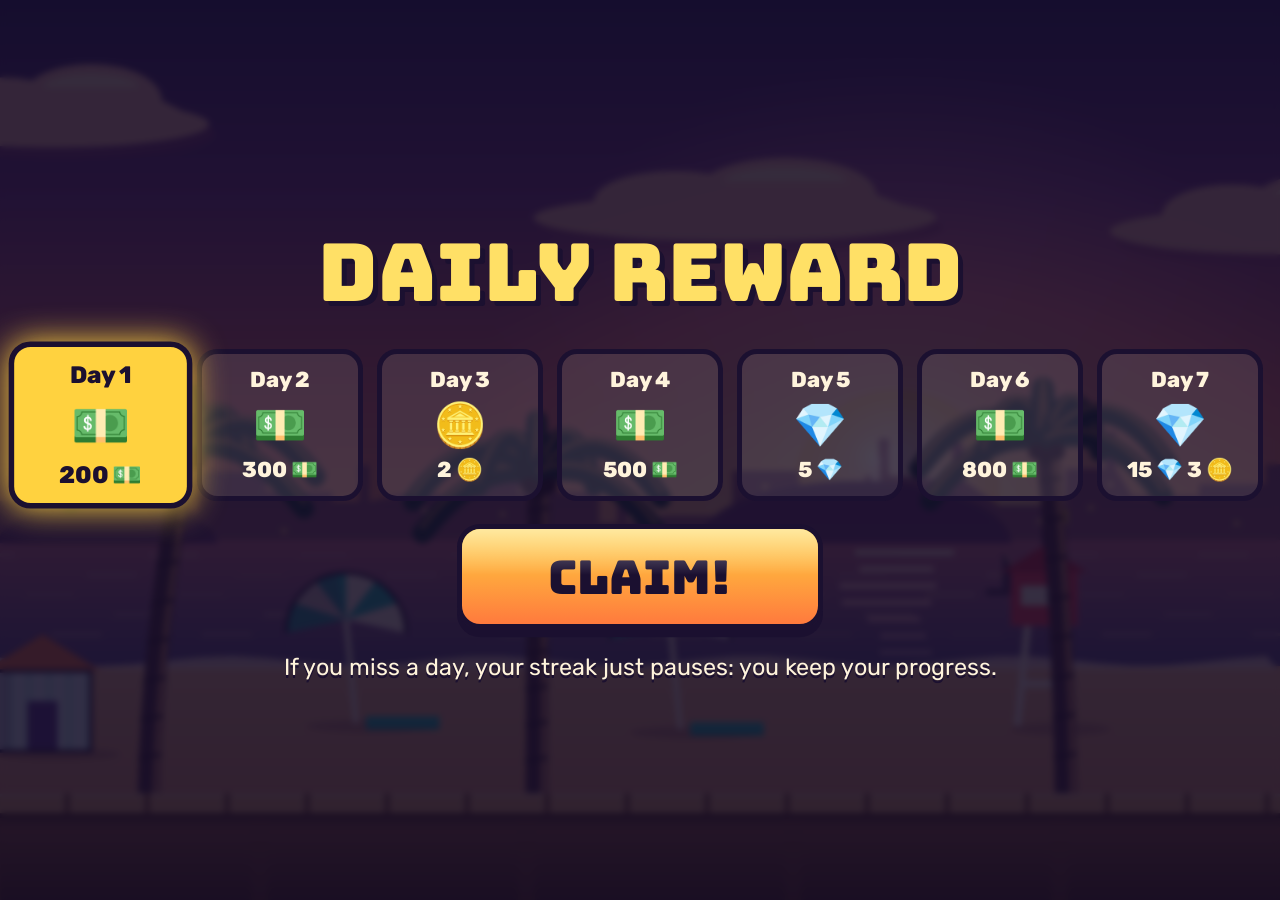
==== index.html @ f4851687 "App instalable (PWA): manifest, iconos, service worker offline con actualización automática, botón I" ====
<!doctype html>
<html lang="es">
<head>
  <meta charset="utf-8">
  <meta name="viewport" content="width=device-width, initial-scale=1, viewport-fit=cover, user-scalable=no">
  <meta name="theme-color" content="#ff7a3d">
  <link rel="manifest" href="manifest.json">
  <link rel="icon" type="image/png" sizes="32x32" href="icons/favicon-32.png">
  <link rel="apple-touch-icon" href="icons/apple-touch-icon.png">
  <meta name="mobile-web-app-capable" content="yes">
  <meta name="apple-mobile-web-app-capable" content="yes">
  <meta name="apple-mobile-web-app-status-bar-style" content="black-translucent">
  <meta name="apple-mobile-web-app-title" content="San Calimar">
  <meta name="description" content="Endless runner con jetpack por San Calimar, una ciudad costera inventada.">
  <title>Fuga en San Calimar</title>
  <link rel="preconnect" href="https://fonts.googleapis.com">
  <link rel="preconnect" href="https://fonts.gstatic.com" crossorigin>
  <link href="https://fonts.googleapis.com/css2?family=Bungee&family=Rubik:wght@500;700;800&display=swap" rel="stylesheet">
  <link rel="stylesheet" href="css/style.css">
</head>
<body>
  <div id="game">
    <div id="stage">
      <canvas id="canvas" aria-label="Fuga en San Calimar"></canvas>

      <div id="ui">
        <!-- MENÚ PRINCIPAL -->
        <section class="screen" id="screen-menu">
          <div class="corner-buttons">
            <button class="icon-btn btn-mute" data-i18n-aria="menu.sound">🔊</button>
            <button class="icon-btn" id="btn-settings" data-i18n-aria="settings.title">⚙</button>
          </div>
          <div class="wallet" aria-live="polite">
            <span class="coin coin-bucks" data-i18n-aria="wallet.bucks">💵 <b class="w-bucks">0</b></span>
            <span class="coin coin-gems" data-i18n-aria="wallet.gems">💎 <b class="w-gems">0</b></span>
            <span class="coin coin-tickets" data-i18n-aria="wallet.tickets">🪙 <b class="w-tickets">0</b></span>
          </div>
          <button class="level-chip" id="level-chip"></button>
          <h1 class="logo">
            <span class="logo-top" data-i18n="game.titleTop"></span>
            <span class="logo-main" data-i18n="game.titleMain"></span>
          </h1>
          <p class="tagline" data-i18n="menu.tagline"></p>
          <button class="btn btn-primary" id="btn-play" data-i18n="menu.play"></button>
          <div class="loadout hidden" id="loadout"></div>
          <div class="menu-row">
            <button class="btn small" id="btn-shop">🛒 <span data-i18n="menu.shop"></span></button>
            <button class="btn small" id="btn-wardrobe">👕 <span data-i18n="menu.wardrobe"></span></button>
            <button class="btn small" id="btn-progress">🎯 <span data-i18n="menu.progress"></span><span class="dot hidden" id="progress-dot"></span></button>
          </div>
          <div class="lang-switch" role="group" data-i18n-aria="menu.language">
            <button class="lang-btn" data-lang="es">ES</button>
            <button class="lang-btn" data-lang="en">EN</button>
          </div>
          <div class="menu-chips">
            <button class="chip-btn" id="btn-quality"></button>
            <button class="chip-btn install hidden" id="btn-install">📲 <span data-i18n="pwa.install"></span></button>
          </div>
          <p class="hint" data-i18n="menu.hint"></p>
        </section>

        <!-- TIENDA -->
        <section class="screen panel-screen hidden" id="screen-shop"></section>

        <!-- VESTUARIO -->
        <section class="screen panel-screen hidden" id="screen-wardrobe"></section>

        <!-- MISIONES Y NIVEL -->
        <section class="screen panel-screen hidden" id="screen-missions"></section>

        <!-- AJUSTES -->
        <section class="screen panel-screen hidden" id="screen-settings"></section>

        <!-- RECOMPENSA DIARIA -->
        <section class="screen hidden" id="screen-daily">
          <h2 class="screen-title" data-i18n="daily.title"></h2>
          <div class="daily-track" id="daily-track"></div>
          <button class="btn btn-primary" id="btn-daily" data-i18n="daily.claim"></button>
          <p class="hint" data-i18n="daily.note"></p>
        </section>

        <!-- RULETA -->
        <section class="screen hidden" id="screen-roulette"></section>

        <!-- PAUSA -->
        <section class="screen hidden" id="screen-pause">
          <h2 class="screen-title" data-i18n="pause.title"></h2>
          <button class="btn btn-primary" id="btn-resume" data-i18n="pause.resume"></button>
          <button class="btn" id="btn-to-menu" data-i18n="pause.menu"></button>
        </section>

        <!-- PANTALLA FINAL -->
        <section class="screen hidden" id="screen-over">
          <h2 class="screen-title"><span id="over-badge"></span> <span data-i18n="over.title"></span></h2>
          <p class="cause" id="over-cause"></p>
          <div class="new-best hidden" id="over-newbest" data-i18n="over.newBest"></div>
          <div class="stats">
            <div class="stat"><span class="stat-label" data-i18n="over.distance"></span><span class="stat-value" id="over-distance"></span></div>
            <div class="stat"><span class="stat-label" data-i18n="over.bucks"></span><span class="stat-value bucks" id="over-bucks"></span></div>
            <div class="stat"><span class="stat-label" data-i18n="over.best"></span><span class="stat-value" id="over-best"></span></div>
          </div>
          <p class="almost" id="over-almost"></p>
          <div class="stats-small">
            <span><span data-i18n="over.stars"></span> <b class="stars" id="over-stars"></b></span>
            <span><span data-i18n="over.near"></span> <b id="over-near"></b></span>
            <span><span data-i18n="over.mult"></span> <b id="over-mult"></b></span>
            <span id="over-gems-wrap" class="hidden">💎 <b id="over-gems"></b></span>
          </div>
          <div class="over-progress" id="over-progress"></div>
          <div class="row">
            <button class="btn btn-primary" id="btn-retry" data-i18n="over.retry"></button>
            <button class="btn" id="btn-over-menu" data-i18n="over.menu"></button>
          </div>
        </section>

        <!-- BOTONES DURANTE LA PARTIDA -->
        <div id="hud-buttons" class="hidden">
          <button class="icon-btn btn-mute" data-i18n-aria="menu.sound">🔊</button>
          <button class="icon-btn" id="btn-pause" data-i18n-aria="hud.pause">❚❚</button>
        </div>
      </div>
    </div>
  </div>

  <div id="toast" class="toast"></div>
  <div id="ios-help" class="modal hidden" role="dialog" aria-modal="true">
    <div class="modal-box">
      <h2 class="screen-title small-title" data-i18n="pwa.iosTitle"></h2>
      <ol class="ios-steps">
        <li data-i18n-html="pwa.iosStep1"></li>
        <li data-i18n-html="pwa.iosStep2"></li>
        <li data-i18n-html="pwa.iosStep3"></li>
      </ol>
      <p class="hint small" data-i18n="pwa.iosNote"></p>
      <button class="btn btn-primary" id="btn-ios-ok" data-i18n="pwa.ok"></button>
    </div>
  </div>
  <div id="rotate"><div class="rotate-icon">📱↻</div><p data-i18n="rotate"></p></div>

  <script type="module" src="src/main.js"></script>
</body>
</html>
---- css/style.css ----
:root {
  --s: 1;                 /* escala del escenario (la fija JS) */
  --orange: #ff7a3d;
  --pink: #ff3d7f;
  --teal: #19c3b1;
  --ink: #1b1030;
  --cream: #fff4dc;
}

* { box-sizing: border-box; }

html, body {
  margin: 0;
  height: 100%;
  background: #120b26;
  overflow: hidden;
  touch-action: none;
  user-select: none;
  -webkit-user-select: none;
  -webkit-touch-callout: none;
  -webkit-tap-highlight-color: transparent;
  font-family: 'Rubik', system-ui, sans-serif;
  color: var(--cream);
}

#game {
  position: fixed;
  inset: 0;
  display: flex;
  align-items: center;
  justify-content: center;
}

#stage { position: relative; }

canvas {
  display: block;
  touch-action: none;
}

#ui {
  position: absolute;
  inset: 0;
  pointer-events: none;
  font-size: calc(18px * var(--s));
}

.hidden { display: none !important; }

.screen {
  position: absolute;
  inset: 0;
  display: flex;
  flex-direction: column;
  align-items: center;
  justify-content: center;
  gap: calc(14px * var(--s));
  pointer-events: auto;
  text-align: center;
  padding: calc(16px * var(--s));
}

#screen-menu {
  background: radial-gradient(ellipse at center, rgba(27, 16, 48, 0.15) 0%, rgba(27, 16, 48, 0.65) 100%);
}

#screen-pause, #screen-over {
  background: rgba(18, 11, 38, 0.72);
  backdrop-filter: blur(3px);
}

/* LOGO */
.logo {
  margin: 0 0 calc(4px * var(--s));
  font-family: 'Bungee', Impact, sans-serif;
  font-weight: 400;
  line-height: 0.95;
  display: flex;
  flex-direction: column;
  align-items: center;
  transform: rotate(-3deg);
}
.logo-top {
  font-size: calc(26px * var(--s));
  color: var(--cream);
  text-shadow: calc(3px * var(--s)) calc(3px * var(--s)) 0 var(--ink);
  letter-spacing: 0.08em;
}
.logo-main {
  font-size: calc(68px * var(--s));
  background: linear-gradient(100deg, #ffe066 0%, var(--orange) 34%, #fff6d0 44%, var(--orange) 54%, var(--pink) 100%);
  background-size: 260% 100%;
  animation: shine 3.6s ease-in-out infinite;
  -webkit-background-clip: text;
  background-clip: text;
  color: transparent;
  filter: drop-shadow(calc(4px * var(--s)) calc(4px * var(--s)) 0 var(--ink));
}

.tagline {
  margin: 0;
  font-weight: 700;
  font-size: calc(17px * var(--s));
  text-shadow: 0 calc(2px * var(--s)) 0 var(--ink);
}

.hint {
  margin: 0;
  font-size: calc(14px * var(--s));
  opacity: 0.9;
  text-shadow: 0 calc(2px * var(--s)) 0 var(--ink);
}

.screen-title {
  margin: 0;
  font-family: 'Bungee', Impact, sans-serif;
  font-weight: 400;
  font-size: calc(48px * var(--s));
  color: #ffe066;
  text-shadow: calc(3px * var(--s)) calc(3px * var(--s)) 0 var(--ink);
}

/* PANTALLA FINAL */
.cause {
  margin: 0;
  font-weight: 700;
  opacity: 0.9;
}
.stats {
  display: flex;
  gap: calc(14px * var(--s));
}
.stat {
  display: flex;
  flex-direction: column;
  min-width: calc(128px * var(--s));
  padding: calc(10px * var(--s)) calc(14px * var(--s));
  background: var(--cream);
  color: var(--ink);
  border: calc(3px * var(--s)) solid var(--ink);
  border-radius: calc(12px * var(--s));
  box-shadow: 0 calc(4px * var(--s)) 0 var(--ink);
}
.stat-label {
  font-size: calc(13px * var(--s));
  font-weight: 800;
  text-transform: uppercase;
  opacity: 0.7;
}
.stat-value {
  font-family: 'Bungee', Impact, sans-serif;
  font-size: calc(26px * var(--s));
}
.stat-value.stars { color: #e8a800; letter-spacing: 0.05em; }
.new-best {
  font-family: 'Bungee', Impact, sans-serif;
  font-size: calc(24px * var(--s));
  color: var(--ink);
  background: #ffd23f;
  padding: calc(4px * var(--s)) calc(16px * var(--s));
  border: calc(3px * var(--s)) solid var(--ink);
  border-radius: calc(10px * var(--s));
  transform: rotate(-4deg);
  animation: pulse 0.8s ease-in-out infinite;
}
.row {
  display: flex;
  gap: calc(12px * var(--s));
  margin-top: calc(6px * var(--s));
}

/* BOTONES */
.btn {
  position: relative;
  overflow: hidden;
  font-family: 'Bungee', Impact, sans-serif;
  font-size: calc(20px * var(--s));
  padding: calc(10px * var(--s)) calc(26px * var(--s));
  min-width: calc(220px * var(--s));
  border: calc(3px * var(--s)) solid var(--ink);
  border-radius: calc(14px * var(--s));
  background: var(--cream);
  color: var(--ink);
  box-shadow: 0 calc(5px * var(--s)) 0 var(--ink);
  cursor: pointer;
  transition: transform 0.08s, box-shadow 0.08s;
}
.btn::after {
  content: '';
  position: absolute;
  inset: 0 0 52% 0;
  background: linear-gradient(rgba(255, 255, 255, 0.5), rgba(255, 255, 255, 0));
  pointer-events: none;
}
.btn:hover { transform: translateY(calc(-2px * var(--s))); }
.btn:active { transform: translateY(calc(4px * var(--s))); box-shadow: 0 calc(1px * var(--s)) 0 var(--ink); }
.btn-primary {
  background: linear-gradient(180deg, #ffd23f 0%, var(--orange) 100%);
  font-size: calc(28px * var(--s));
}
@keyframes pulse {
  0%, 100% { transform: scale(1); }
  50% { transform: scale(1.05); }
}

.lang-switch {
  display: flex;
  border: calc(3px * var(--s)) solid var(--ink);
  border-radius: calc(12px * var(--s));
  overflow: hidden;
  box-shadow: 0 calc(4px * var(--s)) 0 var(--ink);
}
.lang-btn {
  font-family: 'Bungee', Impact, sans-serif;
  font-size: calc(16px * var(--s));
  padding: calc(6px * var(--s)) calc(16px * var(--s));
  border: 0;
  background: var(--cream);
  color: var(--ink);
  cursor: pointer;
}
.lang-btn + .lang-btn { border-left: calc(3px * var(--s)) solid var(--ink); }
.lang-btn.active { background: var(--teal); color: #fff; }

#hud-buttons {
  position: absolute;
  top: calc(12px * var(--s));
  right: calc(12px * var(--s));
  display: flex;
  gap: calc(8px * var(--s));
  pointer-events: auto;
}
.icon-btn {
  width: calc(44px * var(--s));
  height: calc(44px * var(--s));
  border-radius: 50%;
  border: calc(3px * var(--s)) solid var(--ink);
  background: rgba(255, 244, 220, 0.9);
  color: var(--ink);
  font-weight: 800;
  font-size: calc(15px * var(--s));
  cursor: pointer;
  box-shadow: 0 calc(3px * var(--s)) 0 var(--ink);
}

.corner-buttons {
  position: absolute;
  top: calc(12px * var(--s));
  right: calc(12px * var(--s));
  display: flex;
  gap: calc(8px * var(--s));
}
.stat-value.bucks { color: #2a9d4b; }
.almost {
  margin: 0;
  font-family: 'Bungee', Impact, sans-serif;
  font-size: calc(20px * var(--s));
  color: #ffd23f;
  text-shadow: calc(2px * var(--s)) calc(2px * var(--s)) 0 var(--ink);
}
.almost.win { color: #7ff7e8; }
.almost small {
  display: block;
  font-family: 'Rubik', system-ui, sans-serif;
  font-weight: 700;
  font-size: calc(14px * var(--s));
  color: var(--cream);
}
.stats-small {
  display: flex;
  gap: calc(18px * var(--s));
  font-size: calc(14px * var(--s));
  font-weight: 700;
  background: rgba(27, 16, 48, 0.6);
  padding: calc(6px * var(--s)) calc(14px * var(--s));
  border-radius: 999px;
}
.stats-small b { color: #ffd23f; }

/* MONEDERO (menú, tienda, vestuario) */
.wallet {
  position: absolute;
  top: calc(12px * var(--s));
  left: calc(12px * var(--s));
  display: flex;
  gap: calc(8px * var(--s));
}
.coin {
  font-family: 'Bungee', Impact, sans-serif;
  font-size: calc(16px * var(--s));
  padding: calc(4px * var(--s)) calc(12px * var(--s));
  border-radius: 999px;
  border: calc(3px * var(--s)) solid var(--ink);
  background: rgba(27, 16, 48, 0.8);
  box-shadow: 0 calc(3px * var(--s)) 0 var(--ink);
}
.coin-bucks b { color: #9dffb5; }
.coin-gems b { color: #9ff8ff; }
.coin.bump { animation: coin-bump 0.4s ease-out; }
@keyframes coin-bump {
  40% { transform: scale(1.25); }
}

/* AVISO DE ORIENTACIÓN (solo móviles en vertical) */
#rotate {
  display: none;
  position: fixed;
  inset: 0;
  z-index: 10;
  background: #120b26;
  color: var(--cream);
  flex-direction: column;
  align-items: center;
  justify-content: center;
  text-align: center;
  font-weight: 700;
  font-size: 20px;
  padding: 24px;
}
.rotate-icon { font-size: 56px; margin-bottom: 12px; }
@media (orientation: portrait) and (pointer: coarse) {
  #rotate { display: flex; }
}

/* ---------- ANIMACIONES DE PANTALLAS ---------- */
.screen:not(.hidden) {
  animation: screen-in 0.32s ease-out both;
}
.screen:not(.hidden) > * {
  animation: rise-in 0.5s cubic-bezier(0.2, 0.9, 0.3, 1.25) both;
}
.screen:not(.hidden) > :nth-child(2) { animation-delay: 0.05s; }
.screen:not(.hidden) > :nth-child(3) { animation-delay: 0.1s; }
.screen:not(.hidden) > :nth-child(4) { animation-delay: 0.15s; }
.screen:not(.hidden) > :nth-child(5) { animation-delay: 0.2s; }
.screen:not(.hidden) > :nth-child(6) { animation-delay: 0.25s; }
.screen:not(.hidden) > :nth-child(7) { animation-delay: 0.3s; }
.screen:not(.hidden) > .btn-primary {
  animation: rise-in 0.5s cubic-bezier(0.2, 0.9, 0.3, 1.25) 0.15s both, pulse 1.4s ease-in-out 0.8s infinite;
}
.screen:not(.hidden) > .logo {
  animation: logo-in 0.7s cubic-bezier(0.2, 0.9, 0.3, 1.4) both, float 4s ease-in-out 0.7s infinite;
}
.row .btn-primary { animation: pulse 1.4s ease-in-out 0.8s infinite; }

@keyframes screen-in {
  from { opacity: 0; }
  to { opacity: 1; }
}
@keyframes rise-in {
  from { opacity: 0; transform: translateY(calc(22px * var(--s))) scale(0.9); }
  to { opacity: 1; transform: none; }
}
@keyframes logo-in {
  from { opacity: 0; transform: translateY(calc(-40px * var(--s))) scale(0.6) rotate(-12deg); }
  to { opacity: 1; transform: rotate(-3deg); }
}
@keyframes float {
  0%, 100% { transform: rotate(-3deg) translateY(0); }
  50% { transform: rotate(-2deg) translateY(calc(-5px * var(--s))); }
}
@keyframes shine {
  0% { background-position: 100% 0; }
  55%, 100% { background-position: 0% 0; }
}

/* selector de calidad */
.chip-btn {
  font-family: 'Rubik', system-ui, sans-serif;
  font-weight: 800;
  font-size: calc(13px * var(--s));
  padding: calc(5px * var(--s)) calc(14px * var(--s));
  border: calc(2px * var(--s)) solid var(--ink);
  border-radius: 999px;
  background: rgba(255, 244, 220, 0.85);
  color: var(--ink);
  cursor: pointer;
  text-transform: uppercase;
  letter-spacing: 0.04em;
}

/* aviso breve */
.toast {
  position: fixed;
  left: 50%;
  bottom: 24px;
  transform: translate(-50%, 40px);
  opacity: 0;
  background: var(--ink);
  color: var(--cream);
  font-weight: 700;
  padding: 10px 18px;
  border-radius: 999px;
  border: 2px solid var(--cream);
  transition: opacity 0.3s, transform 0.3s;
  pointer-events: none;
  z-index: 20;
}
.toast.show {
  opacity: 1;
  transform: translate(-50%, 0);
}

@media (prefers-reduced-motion: reduce) {
  .screen:not(.hidden), .screen:not(.hidden) > *, .logo-main { animation: none !important; }
}

/* ---------- PANEL DE AJUSTE (?debug) ---------- */
#tuner {
  position: fixed;
  right: 8px;
  bottom: 8px;
  z-index: 30;
  width: 250px;
  background: rgba(15, 8, 35, 0.88);
  color: #e8ffe8;
  font: 12px/1.3 ui-monospace, monospace;
  border: 1px solid #7cffb2;
  border-radius: 8px;
  padding: 6px 8px;
  user-select: none;
}
#tuner.collapsed .tuner-body { display: none; }
.tuner-head { display: flex; justify-content: space-between; align-items: center; }
#tuner label { display: grid; grid-template-columns: 92px 1fr 44px; gap: 4px; align-items: center; margin-top: 3px; }
#tuner input[type=range] { width: 100%; }
#tuner output { text-align: right; color: #7cffb2; }
#tuner button { font: inherit; background: #2a2150; color: #fff; border: 1px solid #7cffb2; border-radius: 4px; padding: 2px 6px; cursor: pointer; }
.tuner-actions { display: flex; gap: 6px; margin-top: 6px; justify-content: flex-end; }

/* ---------- PANTALLAS DE PANEL (tienda, vestuario, misiones) ---------- */
.screen.panel-screen {
  justify-content: flex-start;
  align-items: stretch;
  gap: calc(8px * var(--s));
  background: linear-gradient(180deg, rgba(18, 11, 38, 0.94), rgba(40, 20, 70, 0.96));
  padding: calc(12px * var(--s)) calc(16px * var(--s));
  text-align: left;
}
.screen.panel-screen > * { animation: none !important; }
.panel-head {
  display: flex;
  align-items: center;
  gap: calc(12px * var(--s));
}
.panel-title {
  margin: 0;
  flex: 1;
  font-family: 'Bungee', Impact, sans-serif;
  font-weight: 400;
  font-size: calc(30px * var(--s));
  color: #ffd23f;
  text-shadow: calc(2px * var(--s)) calc(2px * var(--s)) 0 var(--ink);
}
.wallet.inline { position: static; }
.tabs, .seg {
  display: flex;
  gap: calc(6px * var(--s));
  flex-wrap: wrap;
}
.tab, .seg-btn {
  font-family: 'Bungee', Impact, sans-serif;
  font-size: calc(13px * var(--s));
  padding: calc(6px * var(--s)) calc(12px * var(--s));
  border-radius: calc(10px * var(--s));
  border: calc(2px * var(--s)) solid var(--ink);
  background: rgba(255, 244, 220, 0.12);
  color: var(--cream);
  cursor: pointer;
}
.tab.active, .seg-btn.active { background: #ffd23f; color: var(--ink); box-shadow: 0 calc(3px * var(--s)) 0 var(--ink); }
.panel-body {
  flex: 1;
  min-height: 0;
  display: flex;
  flex-direction: column;
  gap: calc(8px * var(--s));
}
.scroll {
  overflow-y: auto;
  touch-action: pan-y;
  overscroll-behavior: contain;
  min-height: 0;
}
.hint.small, .small { font-size: calc(12px * var(--s)); }
.btn.small {
  min-width: 0;
  font-size: calc(14px * var(--s));
  padding: calc(6px * var(--s)) calc(14px * var(--s));
}
.menu-row { display: flex; gap: calc(10px * var(--s)); }

/* tienda: personajes */
.shop-items {
  display: grid;
  grid-template-columns: calc(230px * var(--s)) 1fr;
  gap: calc(14px * var(--s));
  flex: 1;
  min-height: 0;
}
.preview-box {
  display: flex;
  flex-direction: column;
  align-items: center;
  gap: calc(6px * var(--s));
  background: rgba(0, 0, 0, 0.25);
  border: calc(3px * var(--s)) solid var(--ink);
  border-radius: calc(14px * var(--s));
  padding: calc(8px * var(--s));
  text-align: center;
}
.preview-canvas {
  width: calc(210px * var(--s));
  height: calc(210px * var(--s));
  border-radius: calc(10px * var(--s));
}
.pv-name { font-family: 'Bungee', Impact, sans-serif; font-size: calc(15px * var(--s)); }
.pv-rarity { font-weight: 800; font-size: calc(12px * var(--s)); text-transform: uppercase; }
.pv-actions { display: flex; flex-direction: column; gap: calc(6px * var(--s)); align-items: center; }
.shop-main { display: flex; flex-direction: column; gap: calc(8px * var(--s)); min-height: 0; }
.item-grid {
  display: grid;
  grid-template-columns: repeat(auto-fill, minmax(calc(150px * var(--s)), 1fr));
  gap: calc(8px * var(--s));
  align-content: start;
  padding-bottom: calc(8px * var(--s));
}
.item-card {
  display: flex;
  flex-direction: column;
  align-items: center;
  gap: calc(3px * var(--s));
  padding: calc(8px * var(--s));
  border-radius: calc(12px * var(--s));
  border: calc(3px * var(--s)) solid var(--rc);
  background: rgba(255, 244, 220, 0.08);
  color: var(--cream);
  cursor: pointer;
  font-family: 'Rubik', system-ui, sans-serif;
}
.item-card.selected { background: rgba(255, 210, 63, 0.18); box-shadow: 0 0 calc(12px * var(--s)) var(--rc); }
.item-card.locked { opacity: 0.6; }
.ic-icon { font-size: calc(22px * var(--s)); }
.ic-name { font-weight: 800; font-size: calc(13px * var(--s)); text-align: center; }
.ic-price { font-size: calc(12px * var(--s)); font-weight: 700; color: #ffd23f; }
.item-card.owned .ic-price { color: #9dffb5; }
.btn-buy { min-width: calc(170px * var(--s)); font-size: calc(15px * var(--s)); padding: calc(8px * var(--s)) calc(14px * var(--s)); }
.btn-buy.poor { opacity: 0.6; }
.btn-buy.confirm { background: linear-gradient(180deg, #ff9ab0, #ff3d7f); color: #fff; }
.btn.voucher { background: #c77dff; color: #fff; }
.owned-tag, .locked-tag { font-family: 'Bungee', Impact, sans-serif; color: #9dffb5; font-size: calc(15px * var(--s)); }
.locked-tag { color: #c77dff; }
.voucher-note { font-weight: 800; color: #c77dff; font-size: calc(13px * var(--s)); }

/* tienda: mejoras y consumibles */
.upgrade-list { display: flex; flex-direction: column; gap: calc(8px * var(--s)); }
.upgrade-row, .cons-card, .pack-card {
  display: flex;
  align-items: center;
  gap: calc(12px * var(--s));
  padding: calc(10px * var(--s)) calc(14px * var(--s));
  border-radius: calc(12px * var(--s));
  border: calc(3px * var(--s)) solid var(--ink);
  background: rgba(255, 244, 220, 0.1);
}
.up-info { flex: 1; }
.up-name { font-family: 'Bungee', Impact, sans-serif; font-size: calc(16px * var(--s)); }
.up-desc { font-size: calc(13px * var(--s)); opacity: 0.85; }
.pips { display: flex; gap: calc(4px * var(--s)); margin-top: calc(4px * var(--s)); }
.pip { width: calc(22px * var(--s)); height: calc(8px * var(--s)); border-radius: 4px; background: rgba(255, 244, 220, 0.2); }
.pip.on { background: #ffd23f; }
.cons-grid, .pack-grid {
  display: grid;
  grid-template-columns: repeat(4, 1fr);
  gap: calc(10px * var(--s));
}
.cons-card, .pack-card { flex-direction: column; text-align: center; position: relative; }
.cons-icon, .pack-gems { font-size: calc(32px * var(--s)); }
.cons-have { font-weight: 800; color: #9dffb5; font-size: calc(13px * var(--s)); }
.pack-amount { font-family: 'Bungee', Impact, sans-serif; color: #9ff8ff; font-size: calc(18px * var(--s)); }
.pack-bonus {
  position: absolute;
  top: calc(-10px * var(--s));
  right: calc(-6px * var(--s));
  background: #ff3d7f;
  color: #fff;
  font-weight: 800;
  font-size: calc(11px * var(--s));
  padding: calc(2px * var(--s)) calc(8px * var(--s));
  border-radius: 999px;
  border: calc(2px * var(--s)) solid var(--ink);
  transform: rotate(6deg);
}
.gems-notice {
  background: #ffd23f;
  color: var(--ink);
  font-weight: 800;
  padding: calc(8px * var(--s)) calc(12px * var(--s));
  border-radius: calc(10px * var(--s));
  border: calc(3px * var(--s)) solid var(--ink);
  font-size: calc(13px * var(--s));
}
.gems-notice.flash { animation: notice-flash 0.6s ease-out; }
@keyframes notice-flash {
  0%, 100% { transform: none; }
  25% { transform: translateX(calc(-6px * var(--s))); background: #ff6b7d; }
  75% { transform: translateX(calc(6px * var(--s))); }
}

/* consumibles antes de jugar */
.loadout {
  display: flex;
  gap: calc(6px * var(--s));
  align-items: center;
  flex-wrap: wrap;
  justify-content: center;
  font-size: calc(13px * var(--s));
  font-weight: 800;
}
.load-chip {
  font-family: 'Rubik', system-ui, sans-serif;
  font-weight: 800;
  font-size: calc(13px * var(--s));
  padding: calc(4px * var(--s)) calc(10px * var(--s));
  border-radius: 999px;
  border: calc(2px * var(--s)) solid var(--ink);
  background: rgba(255, 244, 220, 0.25);
  color: var(--cream);
  cursor: pointer;
}
.load-chip.on { background: #7ff7e8; color: var(--ink); box-shadow: 0 0 calc(10px * var(--s)) #7ff7e8; }

/* vestuario */
.wardrobe {
  display: grid;
  grid-template-columns: calc(300px * var(--s)) 1fr;
  gap: calc(14px * var(--s));
  flex: 1;
  min-height: 0;
}
.wr-stage {
  display: flex;
  flex-direction: column;
  align-items: center;
  gap: calc(6px * var(--s));
}
.wr-canvas {
  width: calc(290px * var(--s));
  height: calc(290px * var(--s));
  border-radius: calc(16px * var(--s));
  border: calc(3px * var(--s)) solid var(--ink);
  box-shadow: 0 calc(5px * var(--s)) 0 var(--ink);
}
.wr-name { font-family: 'Bungee', Impact, sans-serif; font-size: calc(15px * var(--s)); color: #ffd23f; text-align: center; }
.wr-slots { display: flex; flex-direction: column; gap: calc(10px * var(--s)); padding-bottom: calc(10px * var(--s)); }
.wr-slot h3 { margin: 0 0 calc(4px * var(--s)); font-family: 'Bungee', Impact, sans-serif; font-weight: 400; font-size: calc(15px * var(--s)); }
.wr-items { display: flex; gap: calc(8px * var(--s)); flex-wrap: wrap; }
.wr-item { display: flex; flex-direction: column; gap: calc(3px * var(--s)); }
.wr-tile {
  display: flex;
  flex-direction: column;
  gap: calc(2px * var(--s));
  min-width: calc(130px * var(--s));
  padding: calc(7px * var(--s)) calc(10px * var(--s));
  border-radius: calc(10px * var(--s));
  border: calc(3px * var(--s)) solid var(--rc);
  background: rgba(255, 244, 220, 0.08);
  color: var(--cream);
  cursor: pointer;
  text-align: left;
  font-family: 'Rubik', system-ui, sans-serif;
}
.wr-item.on .wr-tile { background: rgba(127, 247, 232, 0.2); box-shadow: 0 0 calc(10px * var(--s)) var(--rc); }
.wr-item.locked .wr-tile { opacity: 0.6; }
.wr-tile-name { font-weight: 800; font-size: calc(13px * var(--s)); }
.wr-tile-state { font-size: calc(12px * var(--s)); font-weight: 700; color: #ffd23f; }
.wr-item.on .wr-tile-state { color: #7ff7e8; }
.wr-go {
  font-family: 'Rubik', system-ui, sans-serif;
  font-weight: 800;
  font-size: calc(11px * var(--s));
  border: calc(2px * var(--s)) solid var(--ink);
  border-radius: 999px;
  background: #ffd23f;
  color: var(--ink);
  padding: calc(2px * var(--s)) calc(8px * var(--s));
  cursor: pointer;
}

/* ---------- NIVEL, PRESTIGIO, MISIONES, DIARIA ---------- */
.coin-tickets b { color: #ffd23f; }
.level-chip {
  position: absolute;
  top: calc(52px * var(--s));
  left: calc(12px * var(--s));
  display: flex;
  align-items: center;
  gap: calc(6px * var(--s));
  font-family: 'Bungee', Impact, sans-serif;
  font-size: calc(14px * var(--s));
  color: var(--cream);
  background: rgba(27, 16, 48, 0.8);
  border: calc(3px * var(--s)) solid var(--ink);
  border-radius: 999px;
  padding: calc(3px * var(--s)) calc(10px * var(--s));
  cursor: pointer;
}
.level-chip .xpbar { width: calc(90px * var(--s)); }
.xpbar {
  height: calc(10px * var(--s));
  background: rgba(255, 244, 220, 0.18);
  border-radius: 999px;
  overflow: hidden;
  border: calc(2px * var(--s)) solid var(--ink);
}
.xpbar span { display: block; height: 100%; background: linear-gradient(90deg, #4fb3ff, #9ff8ff); }
.badge {
  display: inline-flex;
  align-items: center;
  justify-content: center;
  min-width: calc(26px * var(--s));
  height: calc(26px * var(--s));
  padding: 0 calc(4px * var(--s));
  font-family: 'Bungee', Impact, sans-serif;
  font-size: calc(12px * var(--s));
  color: var(--ink);
  border: calc(2px * var(--s)) solid var(--ink);
  clip-path: polygon(50% 0, 100% 25%, 100% 75%, 50% 100%, 0 75%, 0 25%);
  vertical-align: middle;
}
.badge.big { min-width: calc(44px * var(--s)); height: calc(44px * var(--s)); font-size: calc(18px * var(--s)); }
.badge-1 { background: linear-gradient(#e8a46a, #a8642a); }
.badge-2 { background: linear-gradient(#f4f6fa, #a9b2c4); }
.badge-3 { background: linear-gradient(#ffe27a, #d9a020); }
.badge-4 { background: linear-gradient(#e8ffff, #8fd8e8); }
.badge-5 { background: linear-gradient(#bff4ff, #b07dff); }
.badge-6 { background: linear-gradient(90deg, #ff3d7f, #ffd23f, #19e3d0, #7b5cff); background-size: 300%; animation: neon-badge 3s linear infinite; }
@keyframes neon-badge { to { background-position: 300% 0; } }
.dot { width: calc(10px * var(--s)); height: calc(10px * var(--s)); border-radius: 50%; background: #ff3d4f; display: inline-block; margin-left: calc(4px * var(--s)); }

.progress-body { flex: 1; }
.progress-grid {
  display: grid;
  grid-template-columns: 1fr 1.6fr;
  grid-template-rows: auto auto;
  gap: calc(10px * var(--s));
}
.card {
  border: calc(3px * var(--s)) solid var(--ink);
  border-radius: calc(14px * var(--s));
  background: rgba(255, 244, 220, 0.08);
  padding: calc(10px * var(--s)) calc(14px * var(--s));
  display: flex;
  flex-direction: column;
  gap: calc(6px * var(--s));
}
.card h3 { margin: calc(4px * var(--s)) 0 0; font-family: 'Bungee', Impact, sans-serif; font-weight: 400; font-size: calc(15px * var(--s)); }
.level-card { grid-row: span 2; }
.level-top { display: flex; align-items: center; gap: calc(10px * var(--s)); }
.level-num { font-family: 'Bungee', Impact, sans-serif; font-size: calc(26px * var(--s)); color: #9ff8ff; }
.next-reward { color: #ffd23f; font-weight: 800; }
.mission {
  display: grid;
  grid-template-columns: auto 1fr auto;
  grid-template-areas: 'tier text btn' 'tier reward btn';
  gap: calc(2px * var(--s)) calc(10px * var(--s));
  align-items: center;
  padding: calc(6px * var(--s)) calc(8px * var(--s));
  border-radius: calc(10px * var(--s));
  background: rgba(0, 0, 0, 0.2);
}
.mission.done { background: rgba(95, 207, 122, 0.25); }
.m-tier { grid-area: tier; font-weight: 800; font-size: calc(11px * var(--s)); text-transform: uppercase; padding: calc(2px * var(--s)) calc(6px * var(--s)); border-radius: 6px; color: var(--ink); }
.tier-easy .m-tier { background: #9dffb5; }
.tier-medium .m-tier { background: #ffd23f; }
.tier-hard .m-tier { background: #ff6b7d; }
.m-text { grid-area: text; font-weight: 800; font-size: calc(14px * var(--s)); }
.m-reward { grid-area: reward; font-size: calc(12px * var(--s)); opacity: 0.85; }
.m-discard { grid-area: btn; font-family: 'Rubik', system-ui, sans-serif; font-weight: 800; font-size: calc(12px * var(--s)); border-radius: 999px; border: calc(2px * var(--s)) solid var(--ink); background: var(--cream); color: var(--ink); padding: calc(3px * var(--s)) calc(10px * var(--s)); cursor: pointer; }
.m-discard:disabled { opacity: 0.4; cursor: default; }
.stat-line { display: flex; justify-content: space-between; font-size: calc(14px * var(--s)); }
.stat-line b { color: #ffd23f; }

#screen-daily { background: rgba(18, 11, 38, 0.85); backdrop-filter: blur(3px); }
.daily-track { display: flex; gap: calc(8px * var(--s)); }
.daily-day {
  width: calc(100px * var(--s));
  padding: calc(8px * var(--s));
  border-radius: calc(12px * var(--s));
  border: calc(3px * var(--s)) solid var(--ink);
  background: rgba(255, 244, 220, 0.1);
  display: flex;
  flex-direction: column;
  align-items: center;
  gap: calc(4px * var(--s));
  font-weight: 800;
  font-size: calc(13px * var(--s));
}
.daily-day .dd-icon { font-size: calc(26px * var(--s)); }
.daily-day.past { opacity: 0.45; }
.daily-day.today { background: #ffd23f; color: var(--ink); transform: scale(1.1); box-shadow: 0 0 calc(18px * var(--s)) #ffd23f; animation: pulse 1.2s ease-in-out infinite; }

.over-progress {
  display: flex;
  flex-direction: column;
  align-items: center;
  gap: calc(2px * var(--s));
  font-size: calc(13px * var(--s));
  font-weight: 700;
}
.over-progress .xp-line { color: #9ff8ff; font-family: 'Bungee', Impact, sans-serif; font-size: calc(15px * var(--s)); }
.over-progress .lvl-up { color: #ffd23f; font-family: 'Bungee', Impact, sans-serif; font-size: calc(17px * var(--s)); animation: pulse 0.8s ease-in-out infinite; }
.over-progress .m-line { color: #9dffb5; }

/* ---------- RULETA ---------- */
#screen-roulette { background: rgba(18, 11, 38, 0.82); backdrop-filter: blur(3px); gap: calc(10px * var(--s)); }
.wheel-wrap { position: relative; width: calc(270px * var(--s)); height: calc(270px * var(--s)); }
.wheel { width: 100%; height: 100%; filter: drop-shadow(0 calc(6px * var(--s)) 0 var(--ink)); }
.wheel-pointer {
  position: absolute;
  top: calc(-14px * var(--s));
  left: 50%;
  transform: translateX(-50%);
  font-size: calc(30px * var(--s));
  color: #ff3d4f;
  text-shadow: 0 calc(3px * var(--s)) 0 var(--ink);
  z-index: 1;
}
.roulette-result { min-height: calc(26px * var(--s)); font-family: 'Bungee', Impact, sans-serif; font-size: calc(22px * var(--s)); color: #ffd23f; }
.roulette-result .small { font-family: 'Rubik', system-ui, sans-serif; color: var(--cream); }
.roulette-btns { align-items: center; }
.btn:disabled { opacity: 0.5; cursor: default; animation: none !important; }

/* ---------- AJUSTES ---------- */
.settings-body { flex: 1; }
.settings-grid {
  display: grid;
  grid-template-columns: repeat(auto-fit, minmax(calc(300px * var(--s)), 1fr));
  gap: calc(10px * var(--s));
}
.vol-row {
  display: grid;
  grid-template-columns: calc(110px * var(--s)) 1fr calc(48px * var(--s));
  align-items: center;
  gap: calc(8px * var(--s));
  font-weight: 800;
  font-size: calc(14px * var(--s));
}
.vol-row input[type=range] { width: 100%; accent-color: #ffd23f; height: calc(24px * var(--s)); }
.vol-row output { text-align: right; color: #9ff8ff; }
.row-btns { display: flex; flex-wrap: wrap; gap: calc(8px * var(--s)); }
.settings-text { margin: 0; font-size: calc(13px * var(--s)); line-height: 1.4; }
.m-count { color: #9ff8ff; }

/* ---------- APP INSTALABLE ---------- */
.menu-chips { display: flex; gap: calc(8px * var(--s)); flex-wrap: wrap; justify-content: center; }
.chip-btn.install { background: #ffd23f; }
.code-box {
  width: 100%;
  min-height: calc(60px * var(--s));
  font: calc(11px * var(--s)) / 1.3 ui-monospace, monospace;
  border-radius: calc(8px * var(--s));
  border: calc(2px * var(--s)) solid var(--ink);
  background: rgba(255, 244, 220, 0.92);
  color: var(--ink);
  resize: vertical;
  word-break: break-all;
}
.modal {
  position: fixed;
  inset: 0;
  z-index: 25;
  display: flex;
  align-items: center;
  justify-content: center;
  background: rgba(10, 5, 25, 0.75);
  padding: 16px;
}
.modal.hidden { display: none; }
.modal-box {
  max-width: 480px;
  width: 100%;
  max-height: 100%;
  overflow-y: auto;
  background: linear-gradient(180deg, #2a1650, #1b1030);
  color: var(--cream);
  border: 3px solid var(--ink);
  border-radius: 18px;
  padding: 16px 20px;
  box-shadow: 0 6px 0 var(--ink);
  display: flex;
  flex-direction: column;
  align-items: center;
  gap: 10px;
  text-align: left;
}
.small-title { font-size: 22px !important; margin: 0; }
.ios-steps { margin: 0; padding-left: 22px; display: flex; flex-direction: column; gap: 8px; font-size: 15px; line-height: 1.35; }
.ios-share { display: inline-block; padding: 0 6px; border: 2px solid currentColor; border-radius: 6px; font-weight: 800; }
@media (max-height: 520px) {
  .modal { padding: 8px; }
  .modal-box { padding: 10px 16px; gap: 6px; }
  .small-title { font-size: 17px !important; }
  .ios-steps { font-size: 13px; gap: 4px; }
  .modal-box .hint { font-size: 11px; margin: 0; }
  .modal-box .btn { font-size: 15px; padding: 6px 22px; min-width: 0; }
}
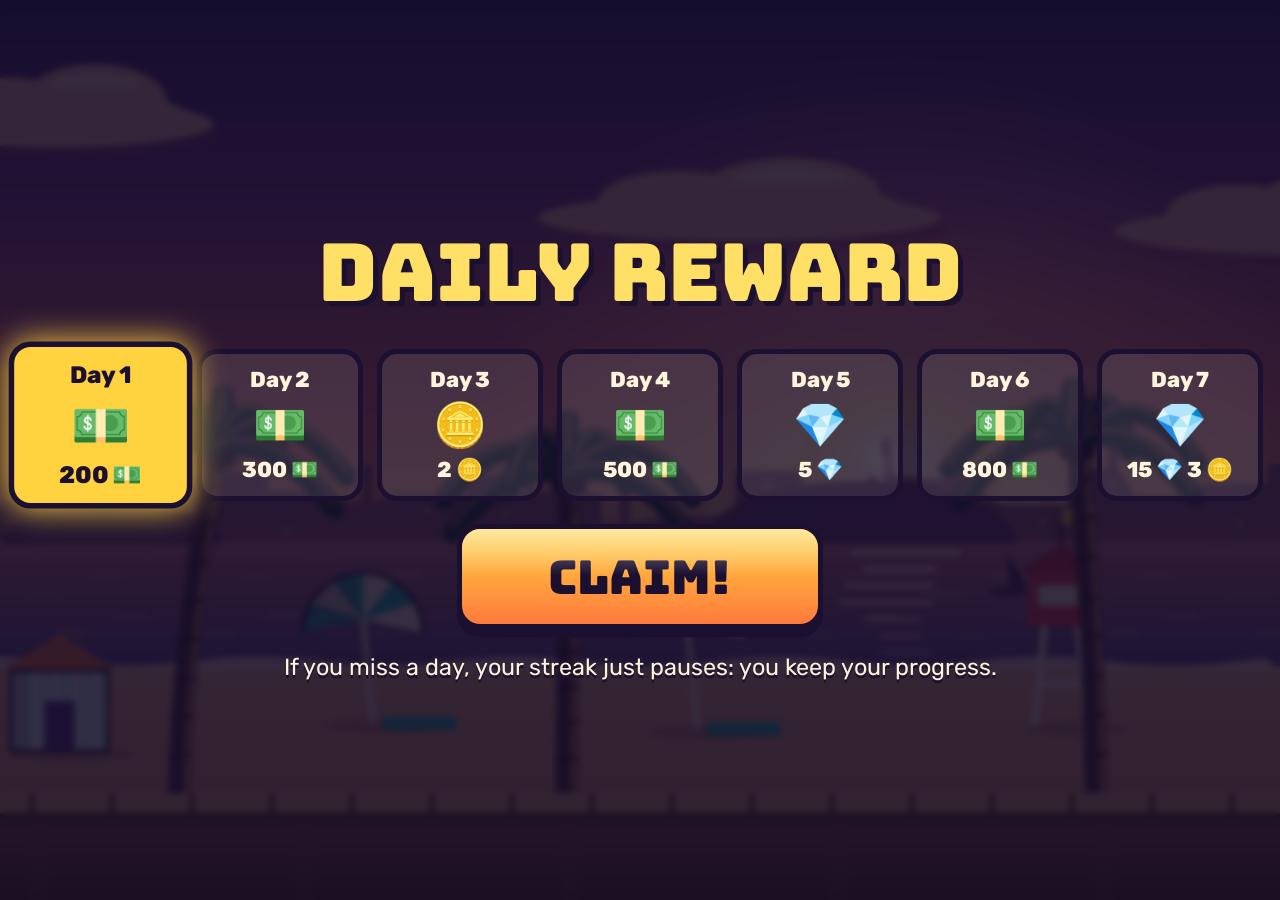
==== commit d89c70f2: "Música por zonas generada por código con fundido cruzado, capas por estrellas, respiro y habilidades" ====
--- a/index.html
+++ b/index.html
@@ -71,6 +71,9 @@
         <!-- AJUSTES -->
         <section class="screen panel-screen hidden" id="screen-settings"></section>
 
+        <!-- CRÉDITOS -->
+        <section class="screen panel-screen hidden" id="screen-credits"></section>
+
         <!-- RECOMPENSA DIARIA -->
         <section class="screen hidden" id="screen-daily">
           <h2 class="screen-title" data-i18n="daily.title"></h2>
--- a/css/style.css
+++ b/css/style.css
@@ -905,3 +905,9 @@
   .modal-box .hint { font-size: 11px; margin: 0; }
   .modal-box .btn { font-size: 15px; padding: 6px 22px; min-width: 0; }
 }
+
+/* ---------- CRÉDITOS ---------- */
+.credits-body { flex: 1; }
+.credits-list { margin: 0; padding-left: calc(18px * var(--s)); display: flex; flex-direction: column; gap: calc(4px * var(--s)); font-size: calc(13px * var(--s)); }
+.credits-list a { color: #9ff8ff; }
+.credits-list .lic, .dim { color: rgba(255, 244, 220, 0.6); }
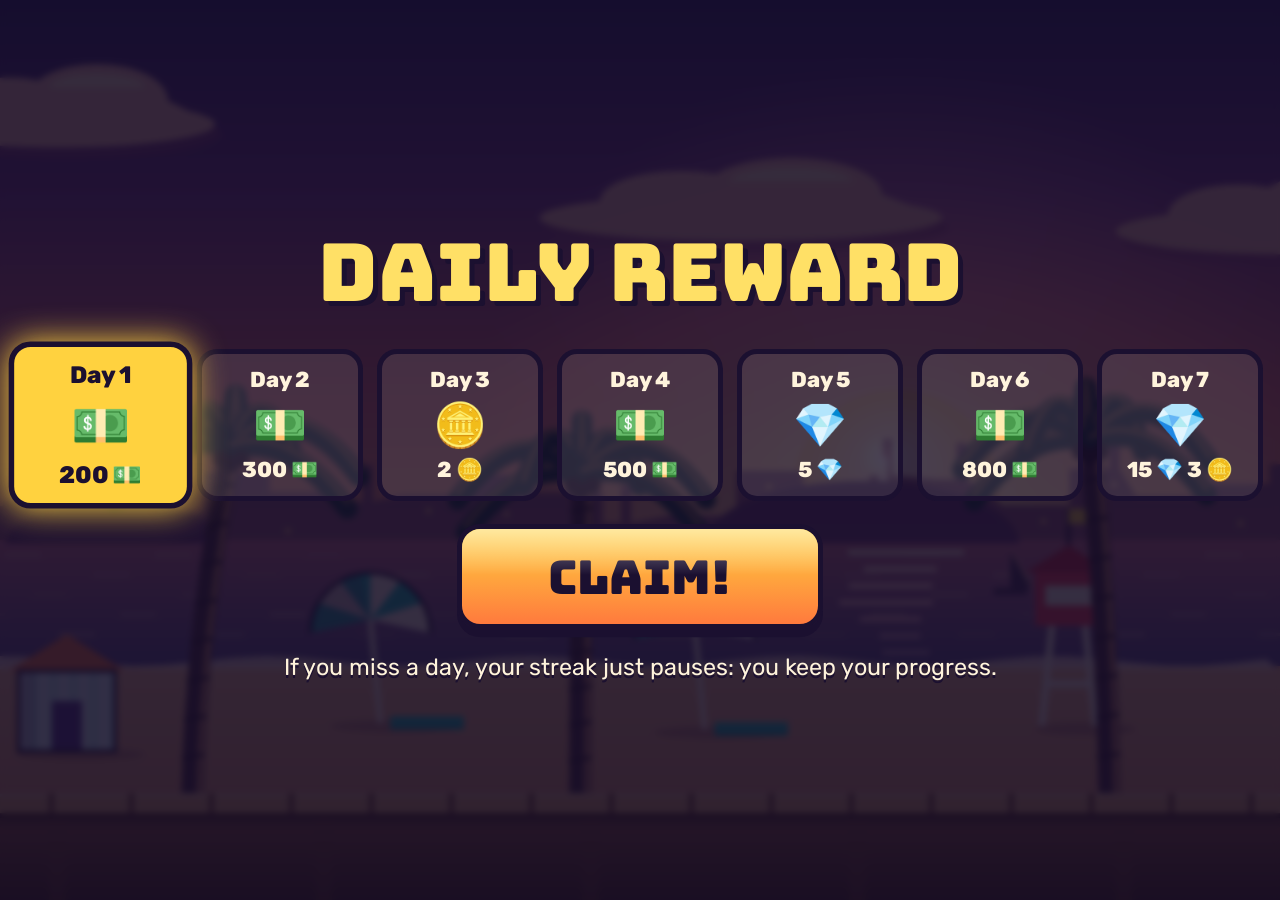
==== commit 5253ab33: "A pie y jetpack opcional: salto variable, capas de golpe, x2 a pie, obstáculos de calle, patinete y " ====
--- a/index.html
+++ b/index.html
@@ -56,7 +56,7 @@
             <button class="chip-btn" id="btn-quality"></button>
             <button class="chip-btn install hidden" id="btn-install">📲 <span data-i18n="pwa.install"></span></button>
           </div>
-          <p class="hint" data-i18n="menu.hint"></p>
+          <p class="hint" data-i18n="menu.hintFoot"></p>
         </section>
 
         <!-- TIENDA -->
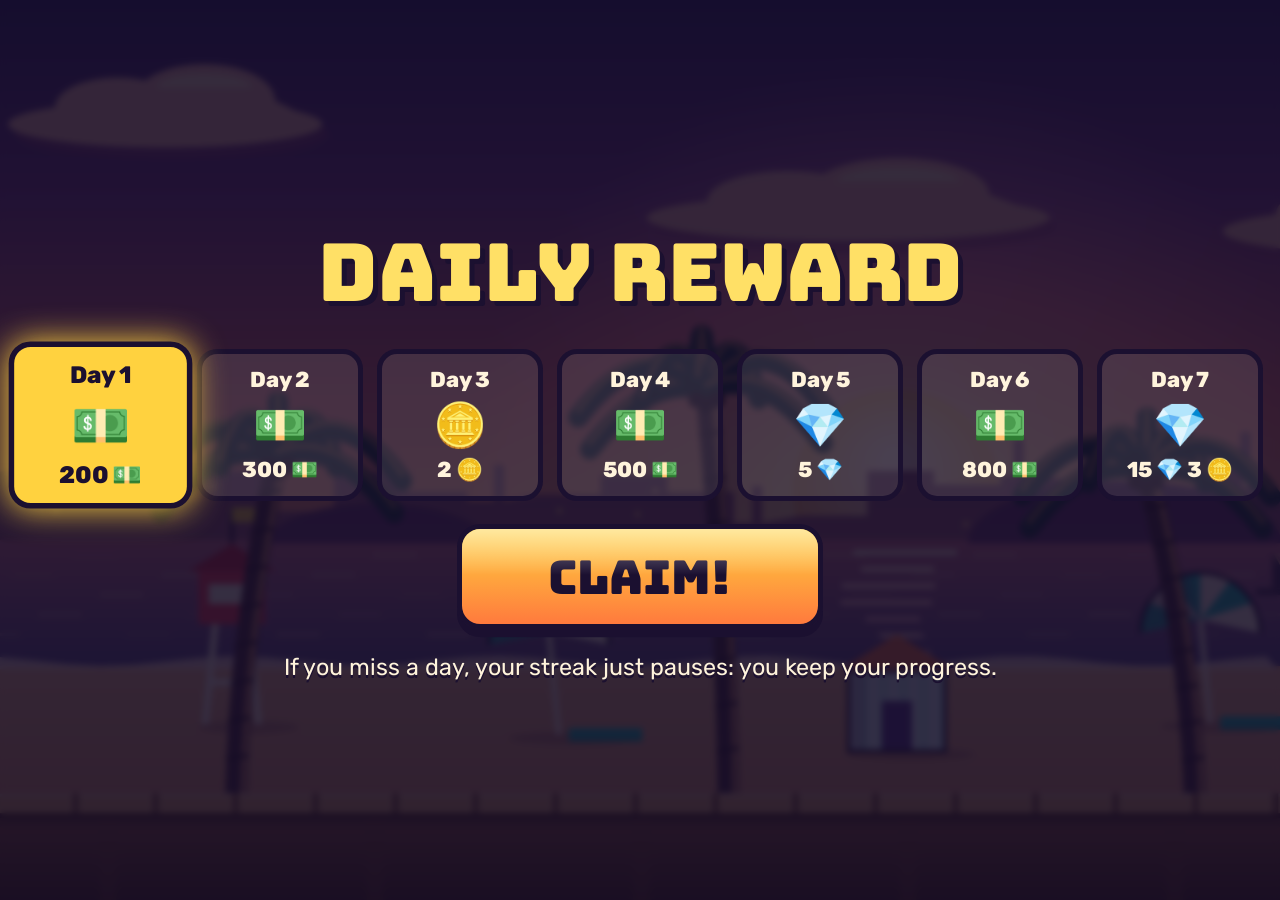
==== commit 20258142: "Pantalla final como portada del Diario de San Calimar con titular generado, foto de la detención y b" ====
--- a/index.html
+++ b/index.html
@@ -94,6 +94,12 @@
 
         <!-- PANTALLA FINAL -->
         <section class="screen hidden" id="screen-over">
+          <div class="over-grid">
+          <div class="paper-col">
+            <div class="paper" id="over-paper"></div>
+            <button class="btn small share-btn" id="btn-share">📤 <span data-i18n="news.share"></span></button>
+          </div>
+          <div class="over-side">
           <h2 class="screen-title"><span id="over-badge"></span> <span data-i18n="over.title"></span></h2>
           <p class="cause" id="over-cause"></p>
           <div class="new-best hidden" id="over-newbest" data-i18n="over.newBest"></div>
@@ -113,6 +119,8 @@
           <div class="row">
             <button class="btn btn-primary" id="btn-retry" data-i18n="over.retry"></button>
             <button class="btn" id="btn-over-menu" data-i18n="over.menu"></button>
+          </div>
+          </div>
           </div>
         </section>
 
--- a/css/style.css
+++ b/css/style.css
@@ -911,3 +911,45 @@
 .credits-list { margin: 0; padding-left: calc(18px * var(--s)); display: flex; flex-direction: column; gap: calc(4px * var(--s)); font-size: calc(13px * var(--s)); }
 .credits-list a { color: #9ff8ff; }
 .credits-list .lic, .dim { color: rgba(255, 244, 220, 0.6); }
+
+/* ---------- PORTADA DEL PERIÓDICO ---------- */
+#screen-over { overflow-y: auto; }
+.over-grid {
+  display: grid;
+  grid-template-columns: minmax(0, 0.9fr) minmax(0, 1.1fr);
+  gap: calc(18px * var(--s));
+  align-items: center;
+  width: 100%;
+  max-width: calc(1040px * var(--s));
+}
+.over-side { display: flex; flex-direction: column; align-items: center; gap: calc(8px * var(--s)); min-width: 0; }
+.over-side .screen-title { font-size: calc(30px * var(--s)); }
+#over-cause { display: none; }
+.paper-col { display: flex; flex-direction: column; align-items: center; gap: calc(8px * var(--s)); min-width: 0; }
+.paper {
+  width: 100%;
+  background: #f3ead6;
+  color: #1d1a16;
+  font-family: Georgia, 'Times New Roman', serif;
+  padding: calc(10px * var(--s)) calc(14px * var(--s));
+  border-radius: calc(4px * var(--s));
+  box-shadow: 0 calc(8px * var(--s)) calc(22px * var(--s)) rgba(0, 0, 0, 0.45);
+  transform: rotate(-1.6deg);
+  animation: paperIn 0.6s cubic-bezier(.2, 1.4, .4, 1) both;
+  text-align: center;
+}
+@keyframes paperIn {
+  from { transform: rotate(-200deg) scale(0.1); opacity: 0; }
+  to { transform: rotate(-1.6deg) scale(1); opacity: 1; }
+}
+.paper-mast { font-weight: 900; font-size: calc(26px * var(--s)); letter-spacing: 0.02em; border-bottom: calc(3px * var(--s)) double #1d1a16; padding-bottom: calc(3px * var(--s)); }
+.paper-date { display: flex; justify-content: space-between; gap: 6px; font-style: italic; font-size: calc(10px * var(--s)); border-bottom: 1px solid #1d1a16; padding: calc(3px * var(--s)) 0; }
+.paper-head { margin: calc(6px * var(--s)) 0; font-weight: 900; font-size: calc(19px * var(--s)); line-height: 1.12; text-transform: uppercase; }
+.paper-body { display: grid; grid-template-columns: 1.3fr 1fr; gap: calc(8px * var(--s)); align-items: start; text-align: left; }
+.paper-photo { width: 100%; aspect-ratio: 4 / 3; object-fit: cover; filter: grayscale(1) sepia(0.35) contrast(1.15); border: 2px solid #1d1a16; display: block; }
+.paper-photo.empty { background: #cfc4ad; }
+.paper-sub { margin: 0; font-size: calc(11px * var(--s)); line-height: 1.35; }
+.share-btn { margin-top: calc(4px * var(--s)); }
+@media (max-aspect-ratio: 4/3) {
+  .over-grid { grid-template-columns: 1fr; }
+}
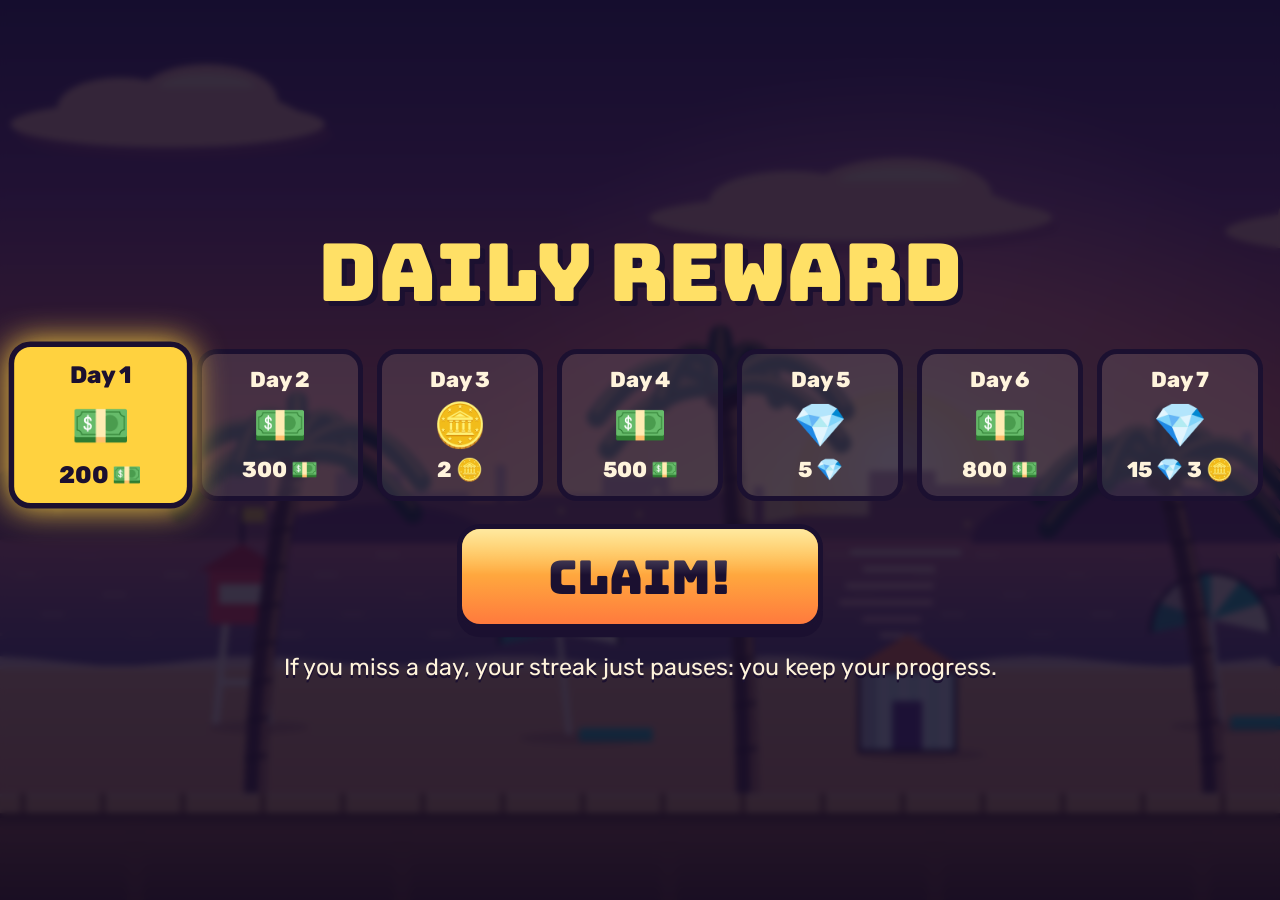
==== commit 767f0bd0: "Logros y medallas: 33 logros permanentes de bronce, plata y oro con aviso y recompensa en diamantes " ====
--- a/index.html
+++ b/index.html
@@ -46,6 +46,7 @@
           <div class="menu-row">
             <button class="btn small" id="btn-shop">🛒 <span data-i18n="menu.shop"></span></button>
             <button class="btn small" id="btn-wardrobe">👕 <span data-i18n="menu.wardrobe"></span></button>
+            <button class="btn small" id="btn-achievements">🏅 <span data-i18n="ach.menu"></span></button>
             <button class="btn small" id="btn-progress">🎯 <span data-i18n="menu.progress"></span><span class="dot hidden" id="progress-dot"></span></button>
           </div>
           <div class="lang-switch" role="group" data-i18n-aria="menu.language">
@@ -70,6 +71,9 @@
 
         <!-- AJUSTES -->
         <section class="screen panel-screen hidden" id="screen-settings"></section>
+
+        <!-- LOGROS -->
+        <section class="screen panel-screen hidden" id="screen-achievements"></section>
 
         <!-- CRÉDITOS -->
         <section class="screen panel-screen hidden" id="screen-credits"></section>
--- a/css/style.css
+++ b/css/style.css
@@ -953,3 +953,32 @@
 @media (max-aspect-ratio: 4/3) {
   .over-grid { grid-template-columns: 1fr; }
 }
+
+/* ---------- LOGROS ---------- */
+.ach-summary { display: flex; gap: calc(8px * var(--s)); }
+.medal-count { display: inline-flex; align-items: center; gap: calc(4px * var(--s)); font-family: 'Bungee', Impact, sans-serif; font-size: calc(14px * var(--s)); color: var(--cream); }
+.medal-count i { width: calc(14px * var(--s)); height: calc(14px * var(--s)); border-radius: 50%; border: 2px solid var(--ink); }
+.medal-count.gold i, .ach.gold .ach-medal { background: radial-gradient(circle at 35% 30%, #fff6c2, #ffd23f 55%, #b8860b); }
+.medal-count.silver i, .ach.silver .ach-medal { background: radial-gradient(circle at 35% 30%, #ffffff, #c9d2e0 55%, #7d879a); }
+.medal-count.bronze i, .ach.bronze .ach-medal { background: radial-gradient(circle at 35% 30%, #ffd9b0, #d08a4a 55%, #8a4f1e); }
+.ach-body { flex: 1; }
+.ach-grid { display: grid; grid-template-columns: repeat(auto-fill, minmax(calc(250px * var(--s)), 1fr)); gap: calc(8px * var(--s)); }
+.ach {
+  display: grid;
+  grid-template-columns: auto 1fr auto;
+  gap: calc(8px * var(--s));
+  align-items: center;
+  padding: calc(8px * var(--s));
+  border-radius: calc(12px * var(--s));
+  background: rgba(0, 0, 0, 0.25);
+  border: calc(2px * var(--s)) solid rgba(255, 244, 220, 0.12);
+}
+.ach:not(.done) .ach-medal { filter: grayscale(0.85) brightness(0.6); }
+.ach.done { border-color: rgba(255, 210, 63, 0.5); background: rgba(255, 210, 63, 0.08); }
+.ach-medal { width: calc(44px * var(--s)); height: calc(44px * var(--s)); border-radius: 50%; border: calc(3px * var(--s)) solid var(--ink); display: grid; place-items: center; font-size: calc(20px * var(--s)); }
+.ach-name { font-weight: 800; font-size: calc(14px * var(--s)); }
+.ach-desc { font-size: calc(11px * var(--s)); opacity: 0.8; }
+.ach-bar { height: calc(6px * var(--s)); background: rgba(255, 244, 220, 0.15); border-radius: 3px; margin-top: calc(4px * var(--s)); overflow: hidden; }
+.ach-bar span { display: block; height: 100%; background: #9ff8ff; }
+.ach-prog, .ach-date { font-size: calc(10px * var(--s)); color: #9ff8ff; margin-top: 2px; }
+.ach-reward { font-family: 'Bungee', Impact, sans-serif; font-size: calc(12px * var(--s)); color: #9ff8ff; }
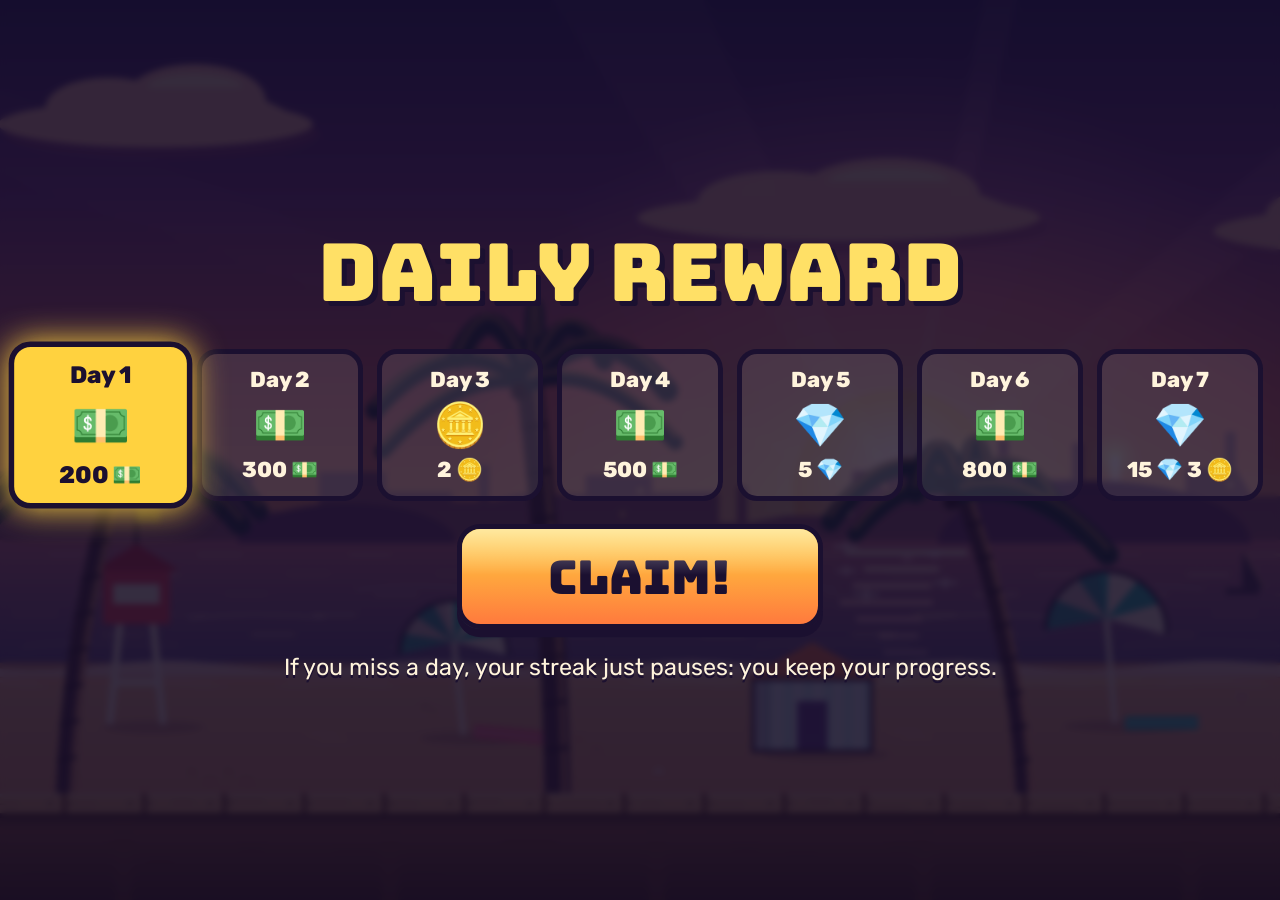
==== commit 12e56bc1: "Cuentas por apodo y ranking mundial con Supabase: top 100 de siempre y semanal, tu puesto, subida au" ====
--- a/index.html
+++ b/index.html
@@ -47,6 +47,7 @@
             <button class="btn small" id="btn-shop">🛒 <span data-i18n="menu.shop"></span></button>
             <button class="btn small" id="btn-wardrobe">👕 <span data-i18n="menu.wardrobe"></span></button>
             <button class="btn small" id="btn-achievements">🏅 <span data-i18n="ach.menu"></span></button>
+            <button class="btn small" id="btn-ranking">🏆 <span data-i18n="rank.menu"></span></button>
             <button class="btn small" id="btn-progress">🎯 <span data-i18n="menu.progress"></span><span class="dot hidden" id="progress-dot"></span></button>
           </div>
           <div class="lang-switch" role="group" data-i18n-aria="menu.language">
@@ -74,6 +75,9 @@
 
         <!-- LOGROS -->
         <section class="screen panel-screen hidden" id="screen-achievements"></section>
+
+        <!-- RANKING MUNDIAL -->
+        <section class="screen panel-screen hidden" id="screen-ranking"></section>
 
         <!-- CRÉDITOS -->
         <section class="screen panel-screen hidden" id="screen-credits"></section>
@@ -120,6 +124,7 @@
             <span id="over-gems-wrap" class="hidden">💎 <b id="over-gems"></b></span>
           </div>
           <div class="over-progress" id="over-progress"></div>
+          <div class="over-online" id="over-online"></div>
           <div class="row">
             <button class="btn btn-primary" id="btn-retry" data-i18n="over.retry"></button>
             <button class="btn" id="btn-over-menu" data-i18n="over.menu"></button>
--- a/css/style.css
+++ b/css/style.css
@@ -982,3 +982,93 @@
 .ach-bar span { display: block; height: 100%; background: #9ff8ff; }
 .ach-prog, .ach-date { font-size: calc(10px * var(--s)); color: #9ff8ff; margin-top: 2px; }
 .ach-reward { font-family: 'Bungee', Impact, sans-serif; font-size: calc(12px * var(--s)); color: #9ff8ff; }
+.econ-debug { font: 11px ui-monospace, monospace; color: #7cffb2; background: rgba(0,0,0,0.4); padding: 4px 8px; border-radius: 6px; }
+
+/* ---------- RANKING MUNDIAL ---------- */
+.rank-tabs {
+  display: flex;
+  align-items: center;
+  gap: calc(8px * var(--s));
+  padding: 0 calc(16px * var(--s));
+  flex-wrap: wrap;
+}
+.rank-tabs .tab-btn {
+  font: calc(13px * var(--s)) 'Bungee', Impact, sans-serif;
+  padding: calc(6px * var(--s)) calc(14px * var(--s));
+  border-radius: 999px;
+  border: calc(2px * var(--s)) solid var(--ink);
+  background: rgba(255, 244, 220, 0.12);
+  color: var(--cream);
+  cursor: pointer;
+}
+.rank-tabs .tab-btn.active { background: #ffd23f; color: var(--ink); }
+.rank-note { font-size: calc(12px * var(--s)); opacity: 0.75; }
+.rank-body { flex: 1; padding: calc(8px * var(--s)) calc(16px * var(--s)); }
+.rank-msg { text-align: center; opacity: 0.85; margin: calc(20px * var(--s)) 0 calc(10px * var(--s)); }
+.rank-body .btn { display: block; margin: 0 auto; }
+.rank-list { display: flex; flex-direction: column; gap: calc(4px * var(--s)); }
+.rank-row, .rank-me {
+  display: grid;
+  grid-template-columns: calc(44px * var(--s)) 1fr auto auto;
+  align-items: center;
+  gap: calc(10px * var(--s));
+  padding: calc(6px * var(--s)) calc(12px * var(--s));
+  border-radius: calc(10px * var(--s));
+  background: rgba(255, 244, 220, 0.08);
+  font-size: calc(14px * var(--s));
+}
+.rank-row.top { background: rgba(255, 210, 63, 0.14); }
+.rank-row.me { background: rgba(95, 207, 122, 0.25); outline: calc(2px * var(--s)) solid #5fcf7a; }
+.rk-pos { font: calc(15px * var(--s)) 'Bungee', Impact, sans-serif; text-align: center; }
+.rk-nick { font-weight: 700; overflow: hidden; text-overflow: ellipsis; white-space: nowrap; }
+.rk-hero { opacity: 0.85; white-space: nowrap; font-size: calc(12px * var(--s)); }
+.rk-dist { font: calc(14px * var(--s)) 'Bungee', Impact, sans-serif; color: #ffd23f; text-align: right; white-space: nowrap; }
+.rank-me {
+  margin: calc(6px * var(--s)) calc(16px * var(--s)) calc(10px * var(--s));
+  grid-template-columns: calc(44px * var(--s)) 1fr auto;
+  background: rgba(27, 16, 48, 0.92);
+  border: calc(2px * var(--s)) solid #5fcf7a;
+}
+.rank-me-text { overflow: hidden; text-overflow: ellipsis; }
+.rank-pend { font-size: calc(11px * var(--s)); opacity: 0.8; white-space: nowrap; }
+.rank-me .dim, .rank-line .dim, .rank-line.dim { opacity: 0.7; }
+@media (max-width: 620px) {
+  .rk-hero-name { display: none; }
+}
+.over-online .rank-line {
+  margin-top: 6px;
+  font-weight: 700;
+  display: flex;
+  align-items: center;
+  gap: 8px;
+  flex-wrap: wrap;
+  justify-content: center;
+}
+.paper-rank { font-style: normal; }
+
+/* diálogo del apodo */
+.nick-box { align-items: stretch; }
+.nick-form { display: flex; flex-direction: column; gap: 8px; }
+.nick-input {
+  font: 600 18px 'Rubik', sans-serif;
+  padding: 10px 14px;
+  border-radius: 12px;
+  border: 3px solid var(--ink);
+  background: #fff8ea;
+  color: var(--ink);
+}
+.nick-input.code { font-family: ui-monospace, monospace; letter-spacing: 2px; text-transform: uppercase; }
+.nick-error { min-height: 1.2em; margin: 0; color: #ff8a9a; font-size: 13px; font-weight: 700; }
+.link-btn { background: none; border: 0; color: #9fd8ff; text-decoration: underline; cursor: pointer; font: inherit; font-size: 13px; padding: 4px; }
+.code-big {
+  font: 700 24px ui-monospace, monospace;
+  letter-spacing: 3px;
+  text-align: center;
+  padding: 12px;
+  border-radius: 12px;
+  background: #fff8ea;
+  color: var(--ink);
+  border: 3px dashed var(--ink);
+  user-select: all;
+}
+.code-inline { font-family: ui-monospace, monospace; letter-spacing: 1px; }
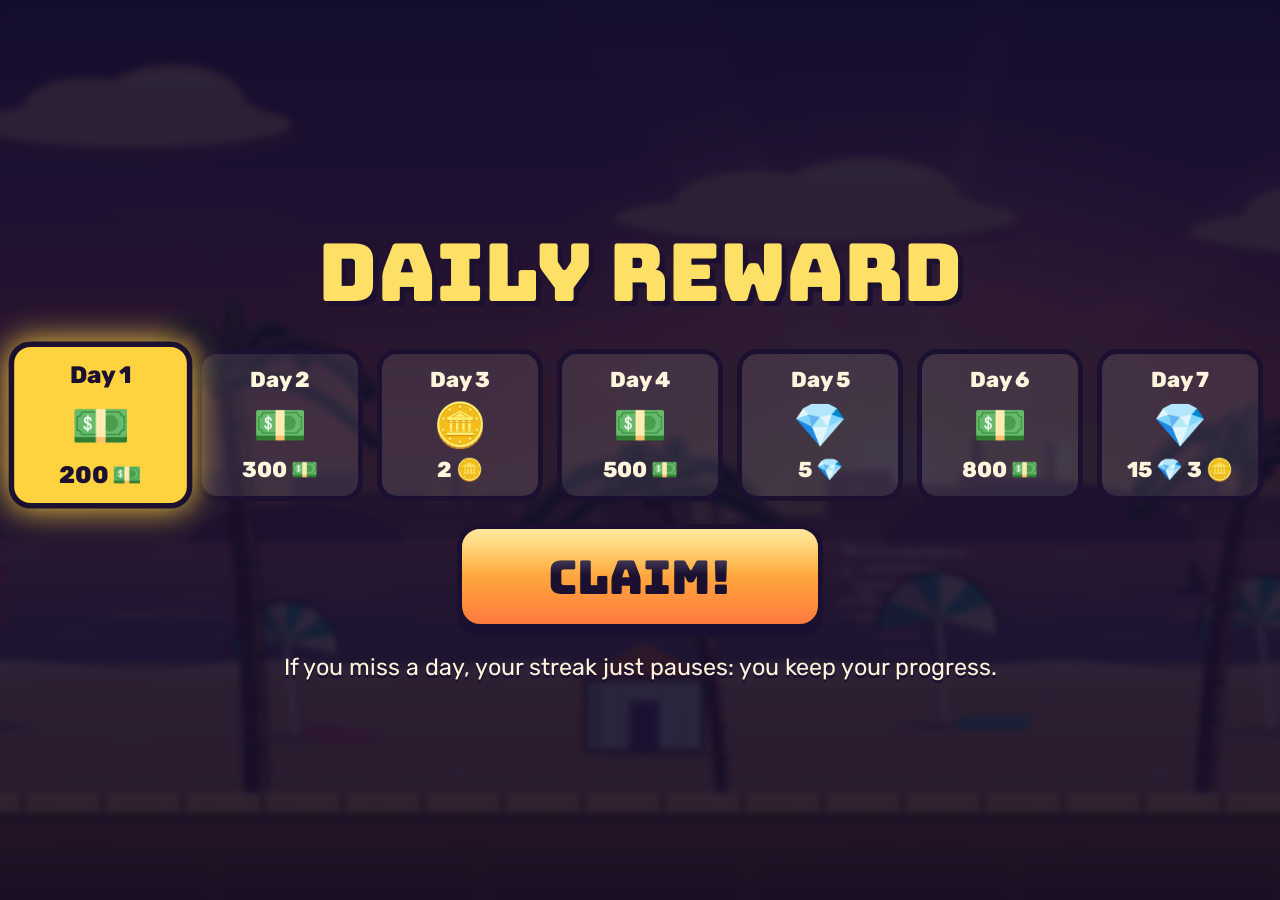
==== commit 5dd1bf27: "Botón «Danos tu opinión»: valoración de 1 a 5 y texto libre (máx. 500) guardados en Supabase solo en" ====
--- a/index.html
+++ b/index.html
@@ -48,6 +48,7 @@
             <button class="btn small" id="btn-wardrobe">👕 <span data-i18n="menu.wardrobe"></span></button>
             <button class="btn small" id="btn-achievements">🏅 <span data-i18n="ach.menu"></span></button>
             <button class="btn small" id="btn-ranking">🏆 <span data-i18n="rank.menu"></span></button>
+            <button class="btn small" id="btn-feedback">💬 <span data-i18n="fb.menu"></span></button>
             <button class="btn small" id="btn-progress">🎯 <span data-i18n="menu.progress"></span><span class="dot hidden" id="progress-dot"></span></button>
           </div>
           <div class="lang-switch" role="group" data-i18n-aria="menu.language">
--- a/css/style.css
+++ b/css/style.css
@@ -1072,3 +1072,37 @@
   user-select: all;
 }
 .code-inline { font-family: ui-monospace, monospace; letter-spacing: 1px; }
+
+/* ---------- REGISTRO DE MUERTES (?debug) ---------- */
+#deathlog {
+  position: fixed;
+  left: 8px;
+  bottom: 8px;
+  z-index: 30;
+  width: 270px;
+  max-height: 70vh;
+  overflow: auto;
+  background: rgba(15, 8, 35, 0.9);
+  color: #ffe8e8;
+  font: 11px/1.35 ui-monospace, monospace;
+  border: 1px solid #ff7a8a;
+  border-radius: 8px;
+  padding: 6px 8px;
+}
+#deathlog.collapsed .dl-body { display: none; }
+#deathlog button { font: inherit; background: #2a2150; color: #fff; border: 1px solid #ff7a8a; border-radius: 4px; padding: 1px 6px; cursor: pointer; }
+#deathlog .dl-sec { margin-top: 6px; color: #ff9aa8; font-weight: bold; }
+#deathlog .dl-row { display: flex; justify-content: space-between; gap: 6px; }
+#deathlog .dl-bin { display: grid; grid-template-columns: 40px 1fr 22px; gap: 4px; align-items: center; }
+#deathlog .dl-bin i { display: block; height: 7px; background: #ff5d6f; border-radius: 3px; }
+#deathlog .dl-bin small { grid-column: 1 / -1; color: #bba; margin: -2px 0 2px 44px; }
+
+/* ---------- OPINIONES ---------- */
+.fb-box { max-width: 440px; }
+.fb-form { width: 100%; display: flex; flex-direction: column; gap: 8px; }
+.fb-stars { display: flex; justify-content: center; gap: 6px; }
+.fb-star { font-size: 34px; line-height: 1; background: none; border: none; color: rgba(255, 244, 220, 0.25); cursor: pointer; padding: 2px 4px; text-shadow: 0 2px 0 var(--ink); }
+.fb-star.on { color: #ffd23f; }
+.fb-text { width: 100%; box-sizing: border-box; resize: vertical; min-height: 84px; font: 15px/1.35 system-ui, sans-serif; color: var(--ink); background: #fff8ea; border: 3px solid var(--ink); border-radius: 10px; padding: 8px 10px; }
+.fb-meta { display: flex; justify-content: space-between; font-size: 12px; opacity: 0.8; }
+@media (max-height: 520px) { .fb-star { font-size: 26px; } .fb-text { min-height: 56px; } }
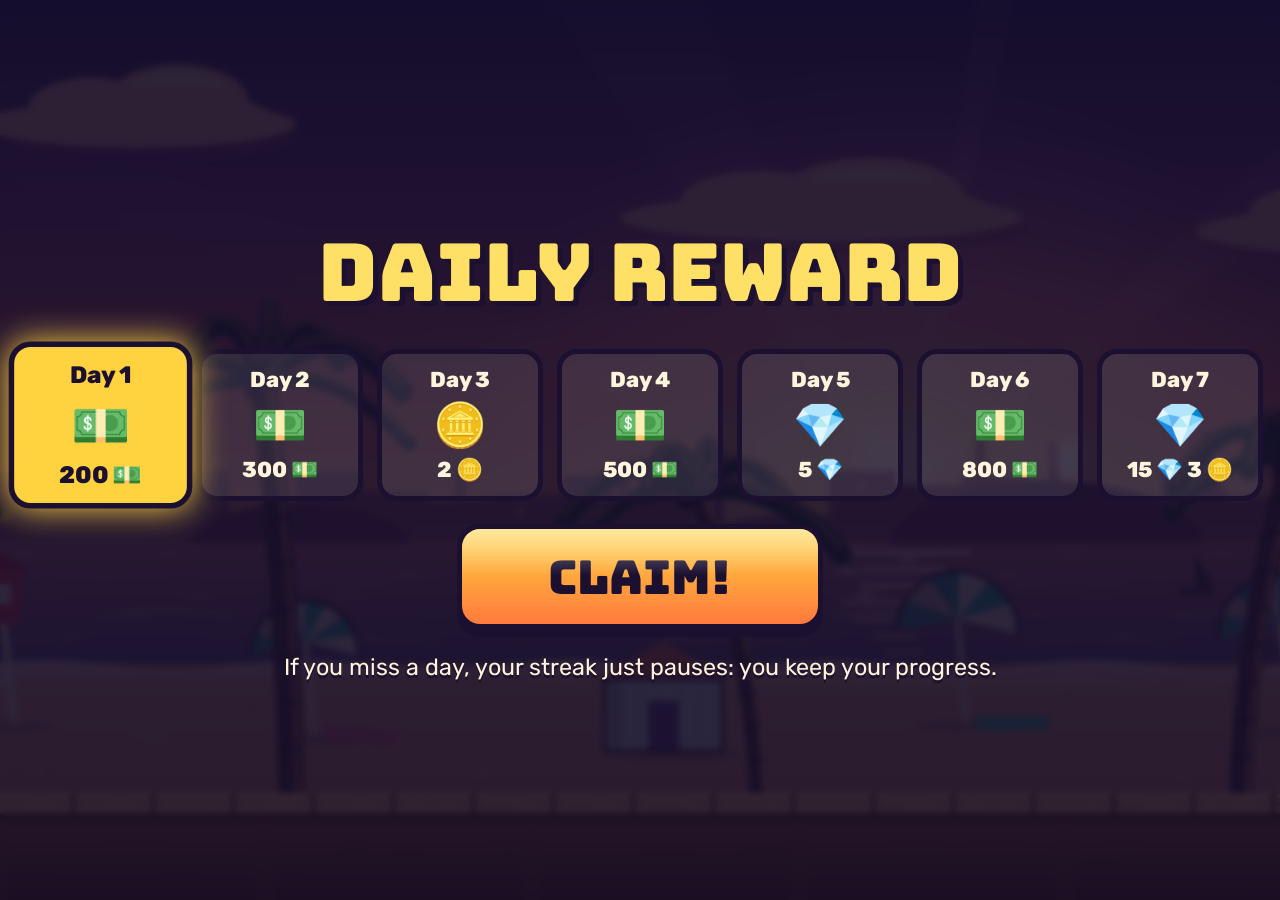
==== commit a2d2c4e0: "Rendimiento y compatibilidad: pantalla de carga con progreso, arranque seguro con mensajes claros (n" ====
--- a/index.html
+++ b/index.html
@@ -17,8 +17,37 @@
   <link rel="preconnect" href="https://fonts.gstatic.com" crossorigin>
   <link href="https://fonts.googleapis.com/css2?family=Bungee&family=Rubik:wght@500;700;800&display=swap" rel="stylesheet">
   <link rel="stylesheet" href="css/style.css">
+  <style>
+    /* pantalla de carga (aquí y no en css/style.css para que se vea al instante) */
+    html, body { background: #1b1030; }
+    .boot { position: fixed; top: 0; right: 0; bottom: 0; left: 0; z-index: 9999; display: flex; align-items: center; justify-content: center;
+      background: radial-gradient(ellipse at 50% 30%, #3a1f5c 0%, #1b1030 70%); color: #fff4dc; font-family: 'Rubik', system-ui, -apple-system, 'Segoe UI', Roboto, sans-serif;
+      transition: opacity 0.4s ease; text-align: center; padding: 16px; box-sizing: border-box; }
+    .boot.boot-hide { opacity: 0; pointer-events: none; }
+    .boot-box { width: 100%; max-width: 420px; }
+    .boot-title { font-family: 'Bungee', Impact, 'Arial Black', sans-serif; font-size: 34px; line-height: 1.05; margin: 0 0 22px; color: #ffd23f;
+      text-shadow: 0 3px 0 #1b1030, 0 0 18px rgba(255, 122, 61, 0.55); letter-spacing: 1px; font-weight: normal; }
+    .boot-title.small { font-size: 22px; margin-bottom: 14px; }
+    .boot-bar { height: 14px; border-radius: 7px; background: rgba(255, 244, 220, 0.12); border: 2px solid rgba(255, 244, 220, 0.25); overflow: hidden; }
+    #boot-fill { height: 100%; width: 0; border-radius: 5px; background: linear-gradient(90deg, #ff7a3d, #ffd23f); }
+    .boot-msg { margin-top: 12px; font-size: 15px; opacity: 0.85; }
+    .boot-text { margin: 14px 0 0; font-size: 15px; line-height: 1.4; }
+    .boot-row { margin-top: 16px; display: flex; flex-wrap: wrap; justify-content: center; }
+    .boot-btn { margin: 4px; font: inherit; font-weight: 700; font-size: 15px; color: #fff4dc; background: rgba(255, 244, 220, 0.12);
+      border: 2px solid rgba(255, 244, 220, 0.4); border-radius: 12px; padding: 10px 16px; cursor: pointer; }
+    .boot-btn.primary { background: #ff7a3d; border-color: #ffd23f; color: #1b1030; }
+  </style>
 </head>
 <body>
+  <!-- PANTALLA DE CARGA (src/boot.js): barra de progreso y, si algo falla, un mensaje claro -->
+  <div id="boot" class="boot" role="status" aria-live="polite">
+    <div class="boot-box" id="boot-box">
+      <h1 class="boot-title">Fuga en<br>San Calimar</h1>
+      <div class="boot-bar"><div id="boot-fill"></div></div>
+      <div class="boot-msg" id="boot-msg">…</div>
+    </div>
+  </div>
+  <script src="src/boot.js"></script>
   <div id="game">
     <div id="stage">
       <canvas id="canvas" aria-label="Fuga en San Calimar"></canvas>
--- a/css/style.css
+++ b/css/style.css
@@ -25,7 +25,10 @@
 
 #game {
   position: fixed;
-  inset: 0;
+  top: 0;
+  right: 0;
+  bottom: 0;
+  left: 0; /* (inset: 0, que no tienen Safari 14.0 y navegadores antiguos) */
   display: flex;
   align-items: center;
   justify-content: center;
@@ -40,7 +43,10 @@
 
 #ui {
   position: absolute;
-  inset: 0;
+  top: 0;
+  right: 0;
+  bottom: 0;
+  left: 0; /* (inset: 0, que no tienen Safari 14.0 y navegadores antiguos) */
   pointer-events: none;
   font-size: calc(18px * var(--s));
 }
@@ -49,7 +55,10 @@
 
 .screen {
   position: absolute;
-  inset: 0;
+  top: 0;
+  right: 0;
+  bottom: 0;
+  left: 0; /* (inset: 0, que no tienen Safari 14.0 y navegadores antiguos) */
   display: flex;
   flex-direction: column;
   align-items: center;
@@ -188,7 +197,10 @@
 .btn::after {
   content: '';
   position: absolute;
-  inset: 0 0 52% 0;
+  top: 0;
+  right: 0;
+  bottom: 52%;
+  left: 0;
   background: linear-gradient(rgba(255, 255, 255, 0.5), rgba(255, 255, 255, 0));
   pointer-events: none;
 }
@@ -305,7 +317,10 @@
 #rotate {
   display: none;
   position: fixed;
-  inset: 0;
+  top: 0;
+  right: 0;
+  bottom: 0;
+  left: 0; /* (inset: 0, que no tienen Safari 14.0 y navegadores antiguos) */
   z-index: 10;
   background: #120b26;
   color: var(--cream);
@@ -868,7 +883,10 @@
 }
 .modal {
   position: fixed;
-  inset: 0;
+  top: 0;
+  right: 0;
+  bottom: 0;
+  left: 0; /* (inset: 0, que no tienen Safari 14.0 y navegadores antiguos) */
   z-index: 25;
   display: flex;
   align-items: center;
@@ -1106,3 +1124,27 @@
 .fb-text { width: 100%; box-sizing: border-box; resize: vertical; min-height: 84px; font: 15px/1.35 system-ui, sans-serif; color: var(--ink); background: #fff8ea; border: 3px solid var(--ink); border-radius: 10px; padding: 8px 10px; }
 .fb-meta { display: flex; justify-content: space-between; font-size: 12px; opacity: 0.8; }
 @media (max-height: 520px) { .fb-star { font-size: 26px; } .fb-text { min-height: 56px; } }
+
+/* aviso: navegador interno de una app (Instagram, Facebook…) */
+.inapp {
+  position: fixed;
+  left: 50%;
+  bottom: 12px;
+  transform: translateX(-50%);
+  z-index: 60;
+  width: min(560px, calc(100% - 32px));
+  box-sizing: border-box;
+  padding: 12px 14px;
+  border-radius: 14px;
+  background: rgba(27, 16, 48, 0.94);
+  border: 2px solid #ffd23f;
+  color: #fff4dc;
+  font-family: 'Rubik', system-ui, sans-serif;
+  font-size: 14px;
+  line-height: 1.35;
+  text-align: center;
+  box-shadow: 0 8px 24px rgba(0, 0, 0, 0.45);
+}
+.inapp p { margin: 0 0 10px; }
+.inapp .row { display: flex; justify-content: center; flex-wrap: wrap; }
+.inapp .row .btn { margin: 3px 5px; }
